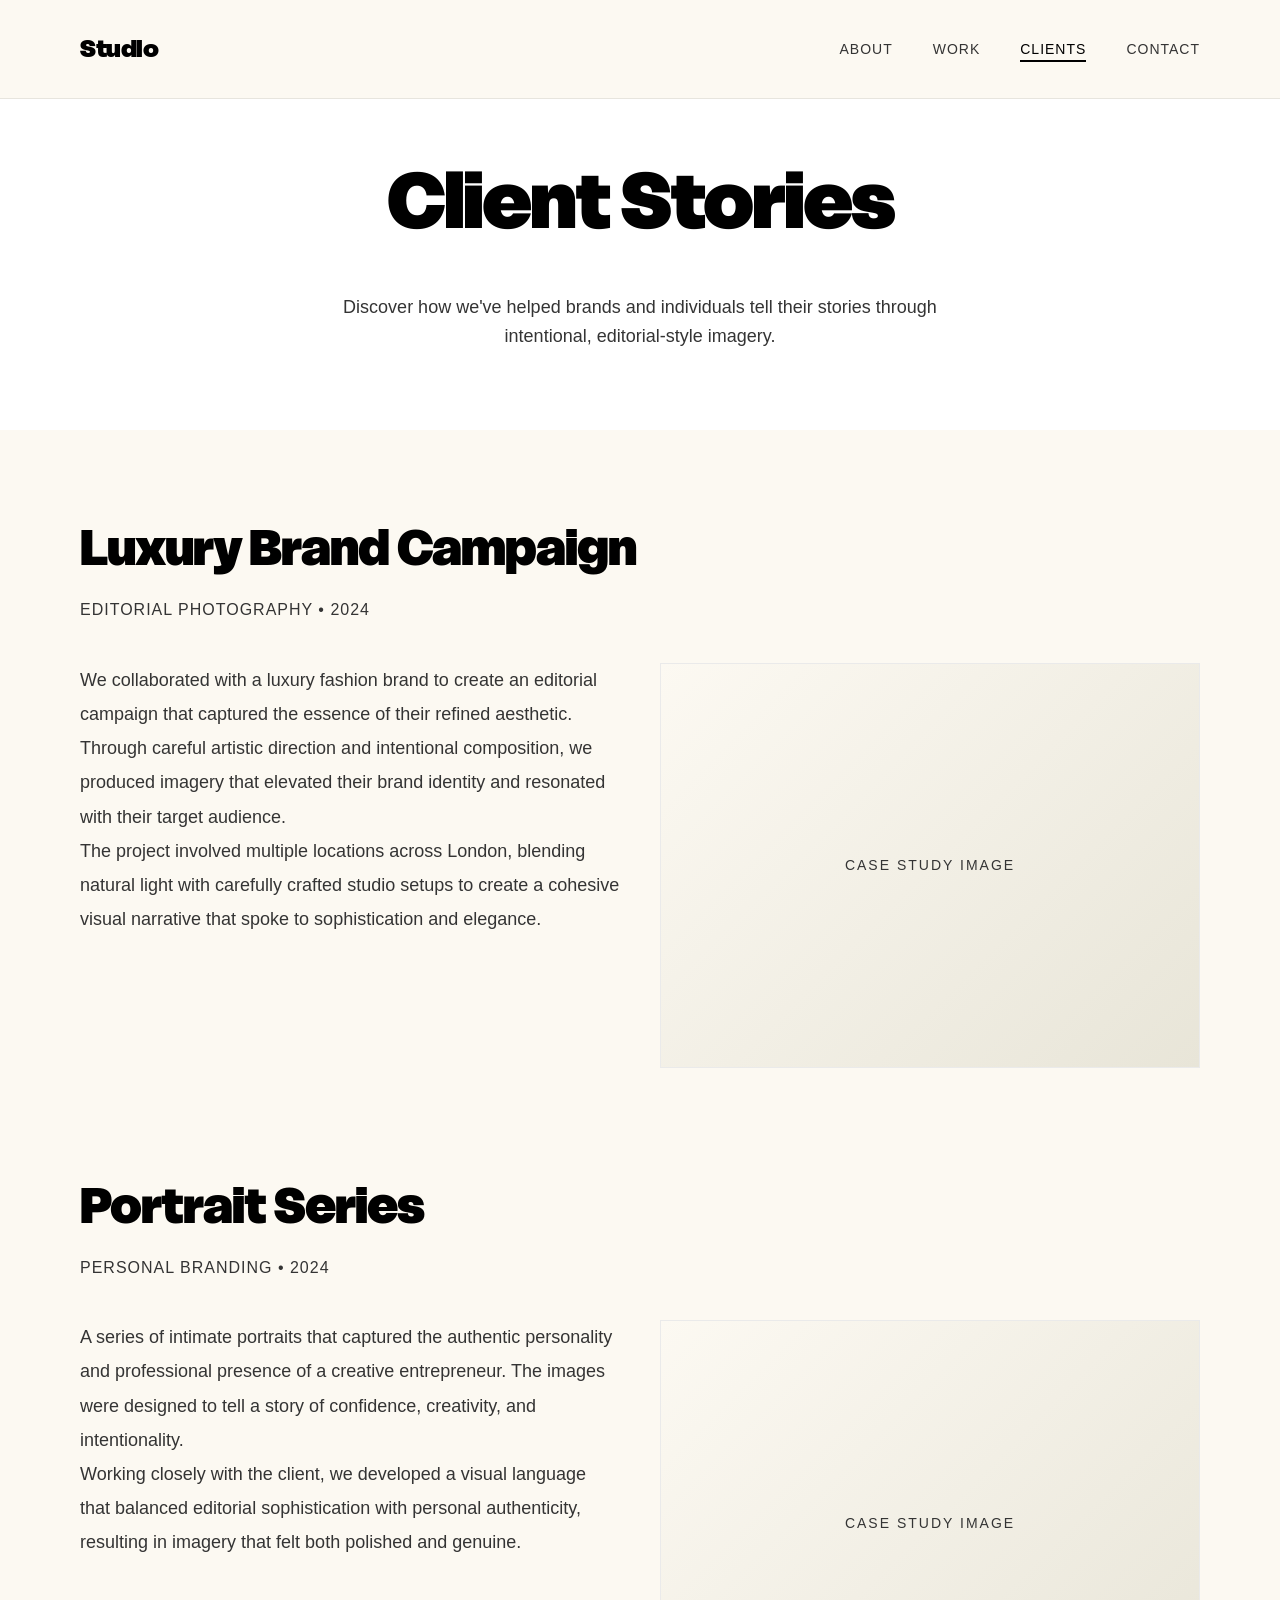
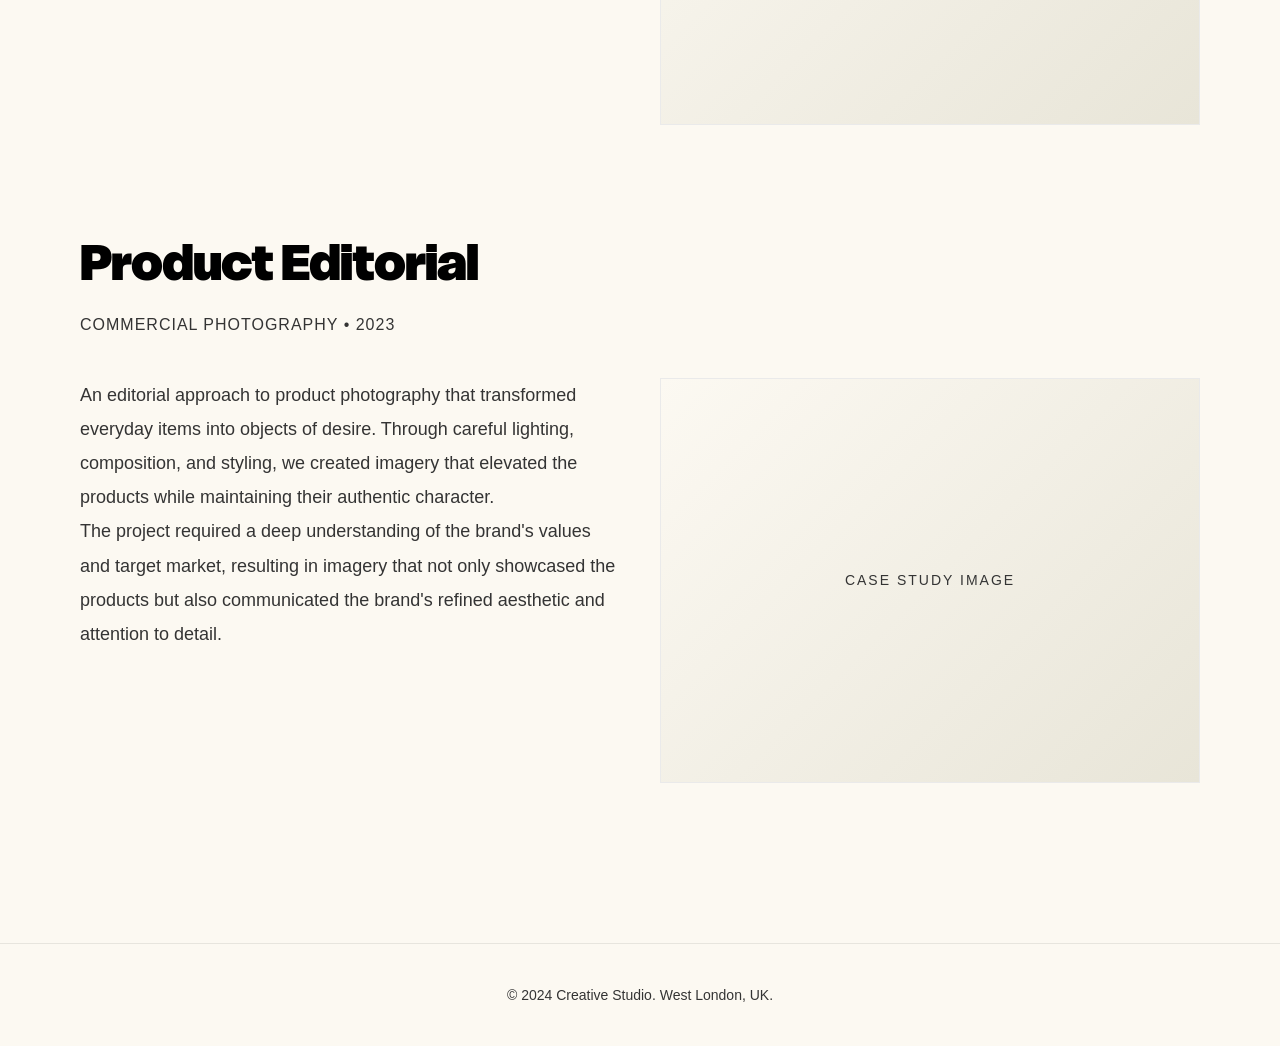
==== clients.html @ a50e68e2 "n" ====
<!DOCTYPE html>
<html lang="en">
<head>
    <meta charset="UTF-8">
    <meta name="viewport" content="width=device-width, initial-scale=1.0">
    <title>Clients | Creative Studio</title>
    <link rel="stylesheet" href="styles.css">
</head>
<body>
    <nav class="navbar">
        <div class="nav-container">
            <a href="index.html" class="logo">Studio</a>
            <ul class="nav-menu">
                <li><a href="index.html" class="nav-link">About</a></li>
                <li><a href="work.html" class="nav-link">Work</a></li>
                <li><a href="clients.html" class="nav-link active">Clients</a></li>
                <li><a href="contact.html" class="nav-link">Contact</a></li>
            </ul>
            <div class="hamburger">
                <span></span>
                <span></span>
                <span></span>
            </div>
        </div>
    </nav>

    <main>
        <section class="clients-hero">
            <div class="container">
                <h1>Client Stories</h1>
                <p>Discover how we've helped brands and individuals tell their stories through intentional, editorial-style imagery.</p>
            </div>
        </section>

        <section class="case-studies">
            <div class="container">
                <div class="case-study">
                    <div class="case-study-header">
                        <h2 class="case-study-title">Luxury Brand Campaign</h2>
                        <p class="case-study-subtitle">Editorial Photography • 2024</p>
                    </div>
                    <div class="case-study-content">
                        <div class="case-study-text">
                            <p>We collaborated with a luxury fashion brand to create an editorial campaign that captured the essence of their refined aesthetic. Through careful artistic direction and intentional composition, we produced imagery that elevated their brand identity and resonated with their target audience.</p>
                            <p>The project involved multiple locations across London, blending natural light with carefully crafted studio setups to create a cohesive visual narrative that spoke to sophistication and elegance.</p>
                        </div>
                        <div class="case-study-image">
                            <div class="work-placeholder">Case Study Image</div>
                        </div>
                    </div>
                </div>

                <div class="case-study">
                    <div class="case-study-header">
                        <h2 class="case-study-title">Portrait Series</h2>
                        <p class="case-study-subtitle">Personal Branding • 2024</p>
                    </div>
                    <div class="case-study-content">
                        <div class="case-study-text">
                            <p>A series of intimate portraits that captured the authentic personality and professional presence of a creative entrepreneur. The images were designed to tell a story of confidence, creativity, and intentionality.</p>
                            <p>Working closely with the client, we developed a visual language that balanced editorial sophistication with personal authenticity, resulting in imagery that felt both polished and genuine.</p>
                        </div>
                        <div class="case-study-image">
                            <div class="work-placeholder">Case Study Image</div>
                        </div>
                    </div>
                </div>

                <div class="case-study">
                    <div class="case-study-header">
                        <h2 class="case-study-title">Product Editorial</h2>
                        <p class="case-study-subtitle">Commercial Photography • 2023</p>
                    </div>
                    <div class="case-study-content">
                        <div class="case-study-text">
                            <p>An editorial approach to product photography that transformed everyday items into objects of desire. Through careful lighting, composition, and styling, we created imagery that elevated the products while maintaining their authentic character.</p>
                            <p>The project required a deep understanding of the brand's values and target market, resulting in imagery that not only showcased the products but also communicated the brand's refined aesthetic and attention to detail.</p>
                        </div>
                        <div class="case-study-image">
                            <div class="work-placeholder">Case Study Image</div>
                        </div>
                    </div>
                </div>
            </div>
        </section>
    </main>

    <footer class="footer">
        <div class="container">
            <p class="footer-text">© 2024 Creative Studio. West London, UK.</p>
        </div>
    </footer>

    <script src="script.js"></script>
</body>
</html>
---- styles.css ----
@font-face {
    font-family: 'Delight';
    src: url('Delight-Black.ttf') format('truetype');
    font-weight: 900;
    font-style: normal;
}

@font-face {
    font-family: 'Delight';
    src: url('Delight-SemiBold.ttf') format('truetype');
    font-weight: 600;
    font-style: normal;
}

* {
    margin: 0;
    padding: 0;
    box-sizing: border-box;
}

:root {
    --cream: #FCF9F2;
    --dark-gray: #343434;
    --white: #ffffff;
    --black: #000000;
}

body {
    font-family: -apple-system, BlinkMacSystemFont, 'Segoe UI', Roboto, Oxygen, Ubuntu, Cantarell, sans-serif;
    background-color: var(--cream);
    color: var(--dark-gray);
    line-height: 1.6;
    overflow-x: hidden;
}

.container {
    max-width: 1200px;
    margin: 0 auto;
    padding: 0 40px;
}

/* Navigation */
.navbar {
    position: fixed;
    top: 0;
    left: 0;
    right: 0;
    background-color: var(--cream);
    z-index: 1000;
    padding: 30px 0;
    border-bottom: 1px solid rgba(52, 52, 52, 0.1);
}

.nav-container {
    max-width: 1200px;
    margin: 0 auto;
    padding: 0 40px;
    display: flex;
    justify-content: space-between;
    align-items: center;
}

.logo {
    font-family: 'Delight', sans-serif;
    font-weight: 900;
    font-size: 24px;
    color: var(--black);
    text-decoration: none;
    letter-spacing: -0.5px;
}

.nav-menu {
    display: flex;
    list-style: none;
    gap: 40px;
}

.nav-link {
    font-size: 14px;
    color: var(--dark-gray);
    text-decoration: none;
    text-transform: uppercase;
    letter-spacing: 1px;
    font-weight: 500;
    transition: color 0.3s ease;
    position: relative;
}

.nav-link:hover,
.nav-link.active {
    color: var(--black);
}

.nav-link.active::after {
    content: '';
    position: absolute;
    bottom: -5px;
    left: 0;
    width: 100%;
    height: 2px;
    background-color: var(--black);
}

.hamburger {
    display: none;
    flex-direction: column;
    cursor: pointer;
    gap: 5px;
}

.hamburger span {
    width: 25px;
    height: 2px;
    background-color: var(--black);
    transition: all 0.3s ease;
}

/* Hero Section */
.hero {
    min-height: 100vh;
    display: flex;
    align-items: center;
    justify-content: center;
    padding: 120px 40px 80px;
    text-align: center;
}

.hero-content {
    max-width: 900px;
}

.hero-title {
    font-family: 'Delight', sans-serif;
    font-weight: 900;
    font-size: clamp(48px, 8vw, 120px);
    line-height: 1.1;
    color: var(--black);
    margin-bottom: 40px;
    letter-spacing: -2px;
}

.hero-subtitle {
    font-size: clamp(16px, 2vw, 20px);
    color: var(--dark-gray);
    max-width: 700px;
    margin: 0 auto;
    line-height: 1.8;
    font-weight: 300;
}

/* About Section */
.about {
    padding: 120px 0;
    background-color: var(--white);
}

.about-content {
    display: grid;
    grid-template-columns: 1fr 1.5fr;
    gap: 80px;
    align-items: start;
}

.section-title {
    font-family: 'Delight', sans-serif;
    font-weight: 900;
    font-size: clamp(36px, 5vw, 72px);
    line-height: 1.1;
    color: var(--black);
    letter-spacing: -1px;
}

.about-description {
    font-size: 18px;
    line-height: 1.9;
    color: var(--dark-gray);
}

.about-description p {
    margin-bottom: 24px;
}

.about-description p:last-child {
    margin-bottom: 0;
}

/* Philosophy Section */
.philosophy {
    padding: 120px 0;
    background-color: var(--cream);
}

.philosophy-grid {
    display: grid;
    grid-template-columns: repeat(3, 1fr);
    gap: 60px;
}

.philosophy-item {
    text-align: left;
}

.philosophy-title {
    font-family: 'Delight', sans-serif;
    font-weight: 600;
    font-size: 28px;
    color: var(--black);
    margin-bottom: 20px;
    letter-spacing: -0.5px;
}

.philosophy-text {
    font-size: 16px;
    line-height: 1.8;
    color: var(--dark-gray);
}

/* CTA Section */
.cta {
    padding: 120px 0;
    background-color: var(--black);
    color: var(--white);
    text-align: center;
}

.cta-title {
    font-family: 'Delight', sans-serif;
    font-weight: 900;
    font-size: clamp(36px, 5vw, 64px);
    margin-bottom: 20px;
    letter-spacing: -1px;
}

.cta-text {
    font-size: 20px;
    margin-bottom: 40px;
    opacity: 0.9;
}

.cta-button {
    display: inline-block;
    padding: 18px 50px;
    background-color: var(--white);
    color: var(--black);
    text-decoration: none;
    font-size: 14px;
    text-transform: uppercase;
    letter-spacing: 2px;
    font-weight: 600;
    transition: all 0.3s ease;
    border: 2px solid var(--white);
}

.cta-button:hover {
    background-color: transparent;
    color: var(--white);
}

/* Footer */
.footer {
    padding: 40px 0;
    background-color: var(--cream);
    text-align: center;
    border-top: 1px solid rgba(52, 52, 52, 0.1);
}

.footer-text {
    font-size: 14px;
    color: var(--dark-gray);
}

/* Work Page Styles */
.work-grid {
    display: grid;
    grid-template-columns: repeat(auto-fit, minmax(300px, 1fr));
    gap: 2px;
    padding: 120px 0;
    background-color: var(--black);
}

.work-item {
    aspect-ratio: 1;
    background-color: var(--cream);
    display: flex;
    align-items: center;
    justify-content: center;
    position: relative;
    overflow: hidden;
}

.work-item img {
    width: 100%;
    height: 100%;
    object-fit: cover;
    transition: transform 0.5s ease;
}

.work-item:hover img {
    transform: scale(1.05);
}

.work-placeholder {
    width: 100%;
    height: 100%;
    background: linear-gradient(135deg, var(--cream) 0%, #e8e5d8 100%);
    display: flex;
    align-items: center;
    justify-content: center;
    font-size: 14px;
    color: var(--dark-gray);
    text-transform: uppercase;
    letter-spacing: 2px;
}

/* Clients Page Styles */
.clients-hero {
    padding: 140px 0 80px;
    text-align: center;
    background-color: var(--white);
}

.clients-hero h1 {
    font-family: 'Delight', sans-serif;
    font-weight: 900;
    font-size: clamp(48px, 6vw, 80px);
    color: var(--black);
    margin-bottom: 30px;
    letter-spacing: -2px;
}

.clients-hero p {
    font-size: 18px;
    color: var(--dark-gray);
    max-width: 600px;
    margin: 0 auto;
}

.case-studies {
    padding: 80px 0 120px;
    background-color: var(--cream);
}

.case-study {
    margin-bottom: 100px;
}

.case-study:last-child {
    margin-bottom: 0;
}

.case-study-header {
    margin-bottom: 40px;
}

.case-study-title {
    font-family: 'Delight', sans-serif;
    font-weight: 900;
    font-size: 48px;
    color: var(--black);
    margin-bottom: 10px;
    letter-spacing: -1px;
}

.case-study-subtitle {
    font-size: 16px;
    color: var(--dark-gray);
    text-transform: uppercase;
    letter-spacing: 1px;
}

.case-study-content {
    display: grid;
    grid-template-columns: 1fr 1fr;
    gap: 40px;
    margin-bottom: 40px;
}

.case-study-text {
    font-size: 18px;
    line-height: 1.9;
    color: var(--dark-gray);
}

.case-study-image {
    width: 100%;
    aspect-ratio: 4/3;
    background-color: var(--white);
    display: flex;
    align-items: center;
    justify-content: center;
    border: 1px solid rgba(52, 52, 52, 0.1);
}

/* Contact Page Styles */
.contact-hero {
    padding: 140px 0 80px;
    text-align: center;
    background-color: var(--white);
}

.contact-hero h1 {
    font-family: 'Delight', sans-serif;
    font-weight: 900;
    font-size: clamp(48px, 6vw, 80px);
    color: var(--black);
    margin-bottom: 30px;
    letter-spacing: -2px;
}

.contact-hero p {
    font-size: 18px;
    color: var(--dark-gray);
    max-width: 600px;
    margin: 0 auto;
}

.contact-section {
    padding: 80px 0 120px;
    background-color: var(--cream);
}

.contact-container {
    display: grid;
    grid-template-columns: 1fr 1fr;
    gap: 80px;
    max-width: 1200px;
    margin: 0 auto;
    padding: 0 40px;
}

.contact-info h2 {
    font-family: 'Delight', sans-serif;
    font-weight: 900;
    font-size: 48px;
    color: var(--black);
    margin-bottom: 40px;
    letter-spacing: -1px;
}

.contact-details {
    margin-bottom: 40px;
}

.contact-details p {
    font-size: 18px;
    color: var(--dark-gray);
    margin-bottom: 15px;
    line-height: 1.8;
}

.contact-details a {
    color: var(--dark-gray);
    text-decoration: none;
    transition: color 0.3s ease;
}

.contact-details a:hover {
    color: var(--black);
}

.contact-form {
    background-color: var(--white);
    padding: 50px;
}

.form-group {
    margin-bottom: 30px;
}

.form-group label {
    display: block;
    font-size: 12px;
    text-transform: uppercase;
    letter-spacing: 1px;
    color: var(--dark-gray);
    margin-bottom: 10px;
    font-weight: 600;
}

.form-group input,
.form-group textarea {
    width: 100%;
    padding: 15px;
    border: 1px solid rgba(52, 52, 52, 0.2);
    background-color: var(--cream);
    color: var(--black);
    font-size: 16px;
    font-family: inherit;
    transition: border-color 0.3s ease;
}

.form-group input:focus,
.form-group textarea:focus {
    outline: none;
    border-color: var(--black);
}

.form-group textarea {
    resize: vertical;
    min-height: 150px;
}

.submit-button {
    padding: 18px 50px;
    background-color: var(--black);
    color: var(--white);
    border: 2px solid var(--black);
    font-size: 14px;
    text-transform: uppercase;
    letter-spacing: 2px;
    font-weight: 600;
    cursor: pointer;
    transition: all 0.3s ease;
}

.submit-button:hover {
    background-color: transparent;
    color: var(--black);
}

/* Responsive Design */
@media (max-width: 768px) {
    .hamburger {
        display: flex;
    }

    .nav-menu {
        position: fixed;
        left: -100%;
        top: 80px;
        flex-direction: column;
        background-color: var(--cream);
        width: 100%;
        text-align: center;
        transition: 0.3s;
        box-shadow: 0 10px 27px rgba(0, 0, 0, 0.05);
        padding: 40px 0;
        gap: 20px;
    }

    .nav-menu.active {
        left: 0;
    }

    .container {
        padding: 0 20px;
    }

    .nav-container {
        padding: 0 20px;
    }

    .hero {
        padding: 100px 20px 60px;
    }

    .about-content {
        grid-template-columns: 1fr;
        gap: 40px;
    }

    .philosophy-grid {
        grid-template-columns: 1fr;
        gap: 40px;
    }

    .work-grid {
        grid-template-columns: 1fr;
    }

    .case-study-content {
        grid-template-columns: 1fr;
    }

    .contact-container {
        grid-template-columns: 1fr;
        gap: 40px;
        padding: 0 20px;
    }

    .contact-form {
        padding: 30px 20px;
    }
}
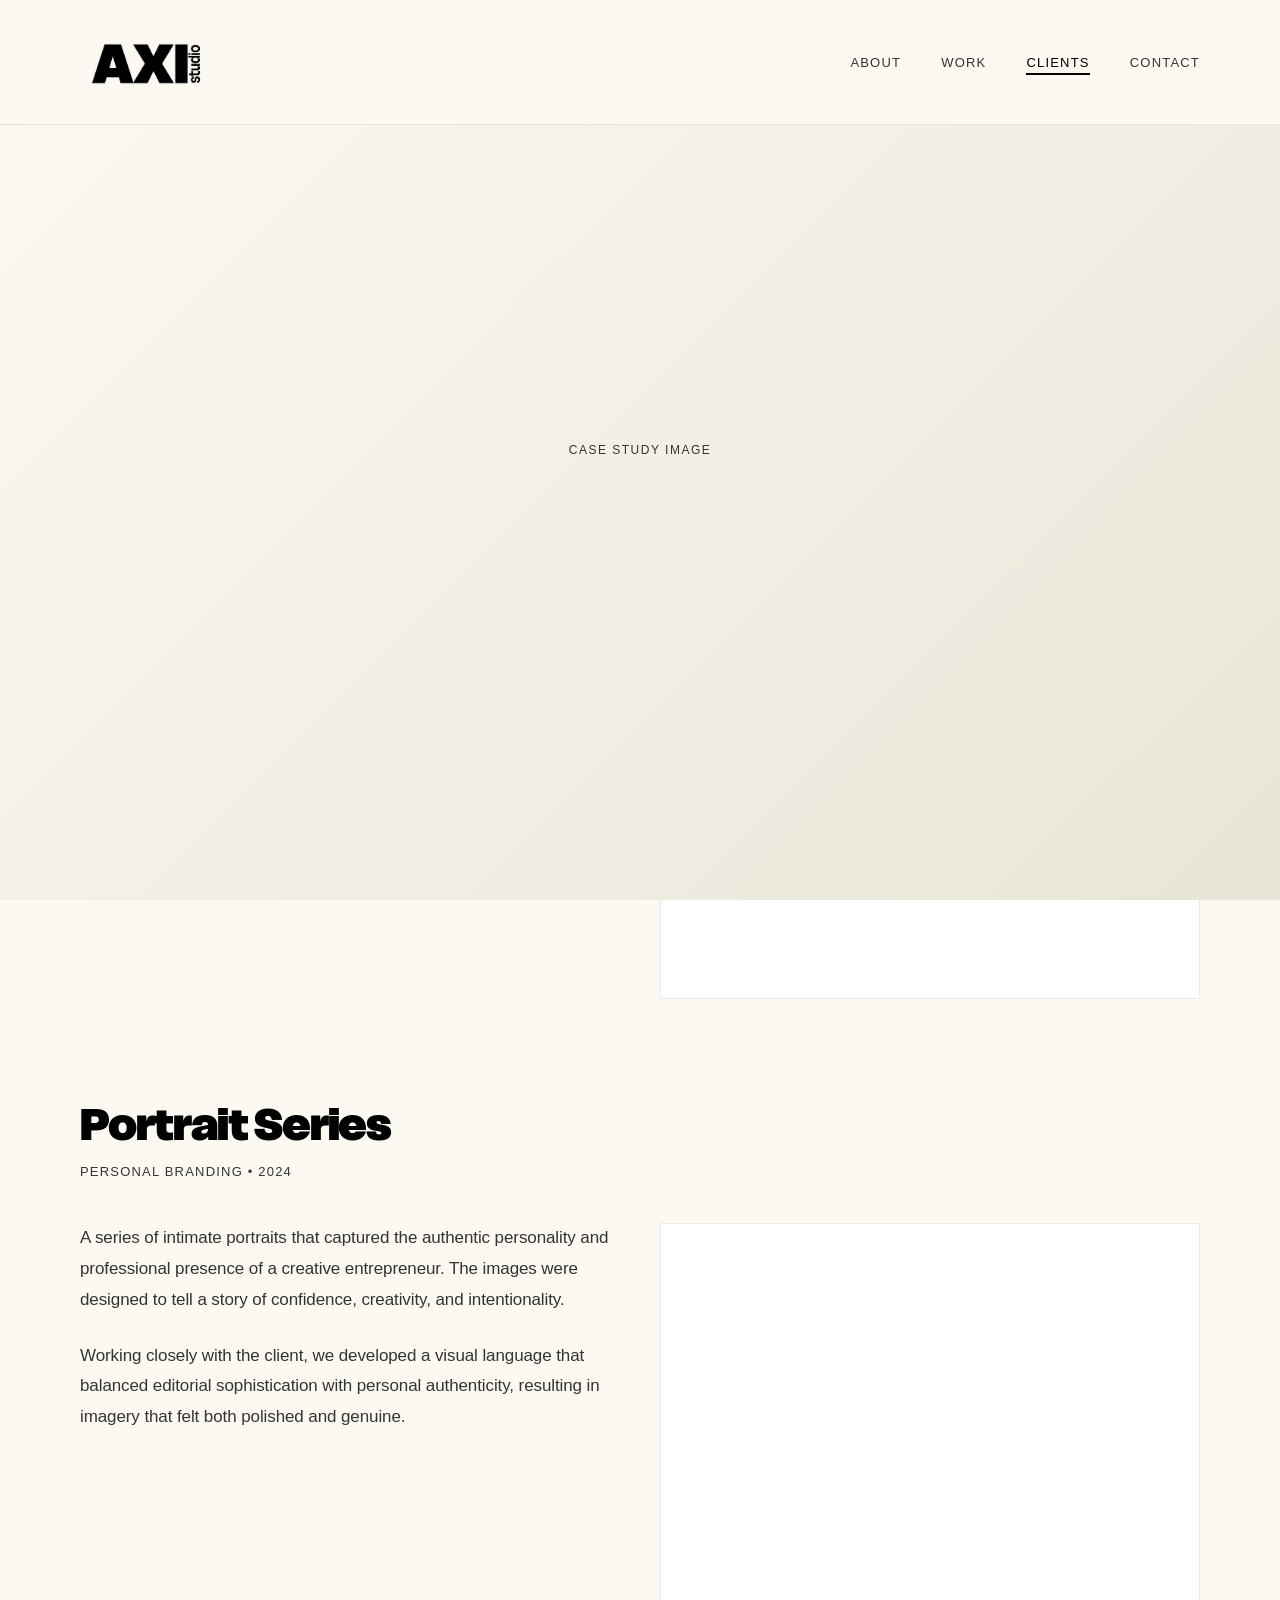
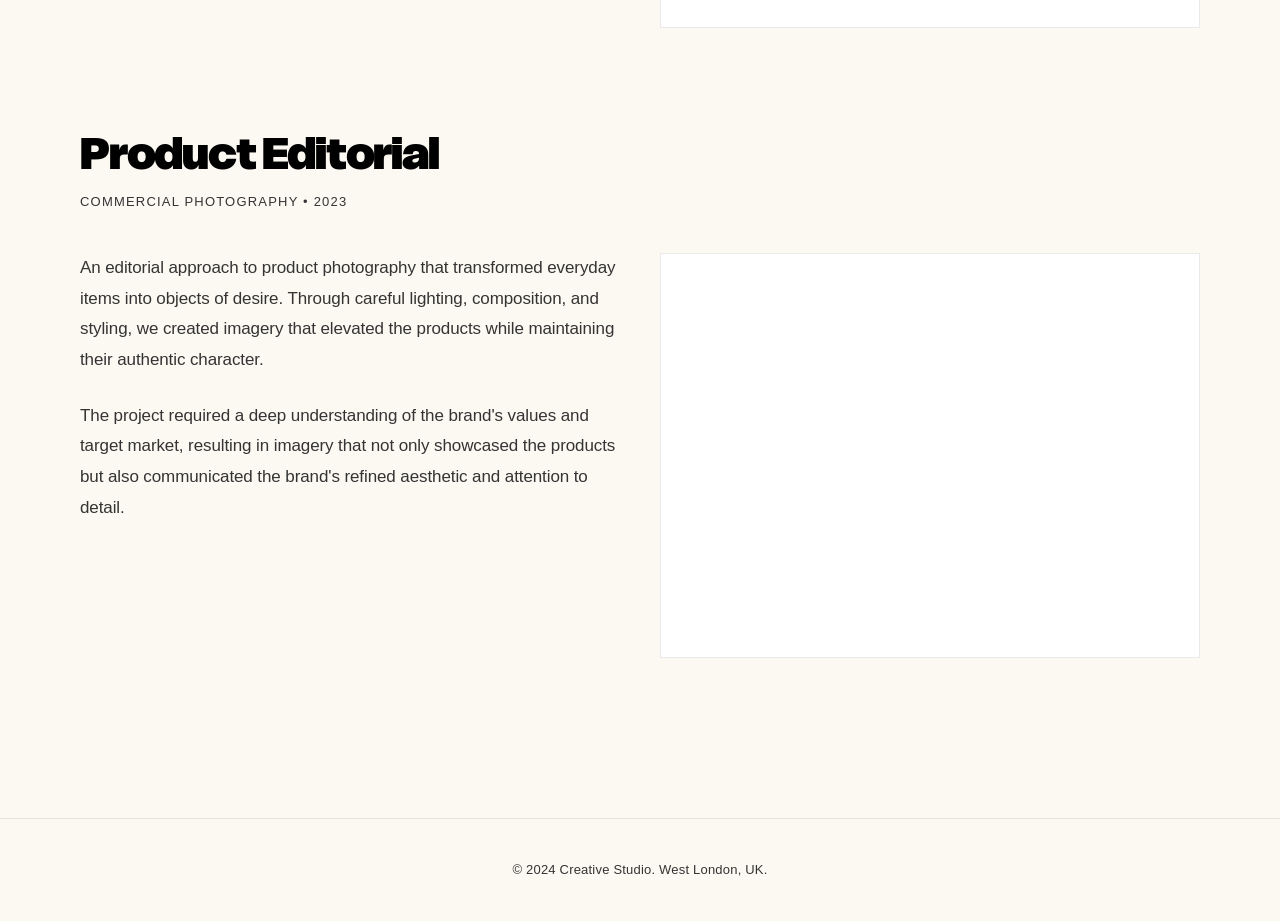
==== commit 18808d1f: "third" ====
--- a/clients.html
+++ b/clients.html
@@ -9,7 +9,9 @@
 <body>
     <nav class="navbar">
         <div class="nav-container">
-            <a href="index.html" class="logo">Studio</a>
+            <a href="index.html" class="logo">
+                <img src="Asset 7.png" alt="AXI studio" class="logo-img">
+            </a>
             <ul class="nav-menu">
                 <li><a href="index.html" class="nav-link">About</a></li>
                 <li><a href="work.html" class="nav-link">Work</a></li>
--- a/styles.css
+++ b/styles.css
@@ -29,8 +29,11 @@
     font-family: -apple-system, BlinkMacSystemFont, 'Segoe UI', Roboto, Oxygen, Ubuntu, Cantarell, sans-serif;
     background-color: var(--cream);
     color: var(--dark-gray);
-    line-height: 1.6;
+    line-height: 1.7;
+    font-size: 16px;
     overflow-x: hidden;
+    -webkit-font-smoothing: antialiased;
+    -moz-osx-font-smoothing: grayscale;
 }
 
 .container {
@@ -61,12 +64,16 @@
 }
 
 .logo {
-    font-family: 'Delight', sans-serif;
-    font-weight: 900;
-    font-size: 24px;
-    color: var(--black);
+    display: inline-block;
     text-decoration: none;
-    letter-spacing: -0.5px;
+    line-height: 0;
+}
+
+.logo-img {
+    height: 64px;
+    width: auto;
+    display: block;
+    object-fit: contain;
 }
 
 .nav-menu {
@@ -76,11 +83,11 @@
 }
 
 .nav-link {
-    font-size: 14px;
+    font-size: 13px;
     color: var(--dark-gray);
     text-decoration: none;
     text-transform: uppercase;
-    letter-spacing: 1px;
+    letter-spacing: 1.2px;
     font-weight: 500;
     transition: color 0.3s ease;
     position: relative;
@@ -117,35 +124,59 @@
 
 /* Hero Section */
 .hero {
-    min-height: 100vh;
+    position: relative;
+    width: 100%;
+    height: 100vh;
+    overflow: hidden;
     display: flex;
     align-items: center;
     justify-content: center;
-    padding: 120px 40px 80px;
+}
+
+.hero-video-container {
+    position: absolute;
+    top: 0;
+    left: 0;
+    width: 100%;
+    height: 100%;
+    z-index: 1;
+}
+
+.hero-video {
+    width: 100%;
+    height: 100%;
+    object-fit: cover;
+    object-position: center;
+}
+
+.hero-overlay {
+    position: absolute;
+    top: 0;
+    left: 0;
+    width: 100%;
+    height: 100%;
+    background: linear-gradient(to bottom, #000000 0%, rgba(252, 249, 242, 0.05) 50%, rgba(0, 0, 0, 0.3) 100%);
+    z-index: 2;
+    pointer-events: none;
+}
+
+.hero-content {
+    position: relative;
+    z-index: 3;
+    max-width: 900px;
+    padding: 0 40px;
     text-align: center;
 }
 
-.hero-content {
-    max-width: 900px;
-}
-
-.hero-title {
-    font-family: 'Delight', sans-serif;
-    font-weight: 900;
-    font-size: clamp(48px, 8vw, 120px);
-    line-height: 1.1;
-    color: var(--black);
-    margin-bottom: 40px;
-    letter-spacing: -2px;
-}
-
 .hero-subtitle {
-    font-size: clamp(16px, 2vw, 20px);
-    color: var(--dark-gray);
-    max-width: 700px;
+    font-size: clamp(17px, 2.2vw, 21px);
+    color: var(--white);
+    max-width: 65ch;
     margin: 0 auto;
-    line-height: 1.8;
-    font-weight: 300;
+    line-height: 1.75;
+    font-weight: 400;
+    letter-spacing: -0.2px;
+    text-shadow: 0 2px 20px rgba(0, 0, 0, 0.3);
 }
 
 /* About Section */
@@ -164,20 +195,23 @@
 .section-title {
     font-family: 'Delight', sans-serif;
     font-weight: 900;
-    font-size: clamp(36px, 5vw, 72px);
+    font-size: clamp(32px, 4.5vw, 64px);
     line-height: 1.1;
     color: var(--black);
-    letter-spacing: -1px;
+    letter-spacing: -1.2px;
+    margin-bottom: 0;
 }
 
 .about-description {
-    font-size: 18px;
-    line-height: 1.9;
-    color: var(--dark-gray);
+    font-size: 17px;
+    line-height: 1.8;
+    color: var(--dark-gray);
+    max-width: 65ch;
+    letter-spacing: -0.1px;
 }
 
 .about-description p {
-    margin-bottom: 24px;
+    margin-bottom: 1.5em;
 }
 
 .about-description p:last-child {
@@ -203,16 +237,19 @@
 .philosophy-title {
     font-family: 'Delight', sans-serif;
     font-weight: 600;
-    font-size: 28px;
-    color: var(--black);
-    margin-bottom: 20px;
-    letter-spacing: -0.5px;
+    font-size: 26px;
+    color: var(--black);
+    margin-bottom: 16px;
+    letter-spacing: -0.6px;
+    line-height: 1.2;
 }
 
 .philosophy-text {
     font-size: 16px;
-    line-height: 1.8;
-    color: var(--dark-gray);
+    line-height: 1.75;
+    color: var(--dark-gray);
+    max-width: 50ch;
+    letter-spacing: -0.1px;
 }
 
 /* CTA Section */
@@ -226,15 +263,21 @@
 .cta-title {
     font-family: 'Delight', sans-serif;
     font-weight: 900;
-    font-size: clamp(36px, 5vw, 64px);
-    margin-bottom: 20px;
-    letter-spacing: -1px;
+    font-size: clamp(32px, 4.5vw, 56px);
+    margin-bottom: 24px;
+    letter-spacing: -1.2px;
+    line-height: 1.1;
 }
 
 .cta-text {
-    font-size: 20px;
-    margin-bottom: 40px;
-    opacity: 0.9;
+    font-size: 18px;
+    margin-bottom: 48px;
+    opacity: 0.85;
+    line-height: 1.7;
+    letter-spacing: -0.2px;
+    max-width: 50ch;
+    margin-left: auto;
+    margin-right: auto;
 }
 
 .cta-button {
@@ -265,8 +308,9 @@
 }
 
 .footer-text {
-    font-size: 14px;
-    color: var(--dark-gray);
+    font-size: 13px;
+    color: var(--dark-gray);
+    letter-spacing: 0.2px;
 }
 
 /* Work Page Styles */
@@ -275,7 +319,7 @@
     grid-template-columns: repeat(auto-fit, minmax(300px, 1fr));
     gap: 2px;
     padding: 120px 0;
-    background-color: var(--black);
+    background-color: var(--white);
 }
 
 .work-item {
@@ -293,6 +337,10 @@
     height: 100%;
     object-fit: cover;
     transition: transform 0.5s ease;
+    position: absolute;
+    top: 0;
+    left: 0;
+    z-index: 1;
 }
 
 .work-item:hover img {
@@ -306,10 +354,15 @@
     display: flex;
     align-items: center;
     justify-content: center;
-    font-size: 14px;
+    font-size: 12px;
     color: var(--dark-gray);
     text-transform: uppercase;
-    letter-spacing: 2px;
+    letter-spacing: 1.5px;
+    font-weight: 500;
+    position: absolute;
+    top: 0;
+    left: 0;
+    z-index: 0;
 }
 
 /* Clients Page Styles */
@@ -322,17 +375,20 @@
 .clients-hero h1 {
     font-family: 'Delight', sans-serif;
     font-weight: 900;
-    font-size: clamp(48px, 6vw, 80px);
-    color: var(--black);
-    margin-bottom: 30px;
-    letter-spacing: -2px;
+    font-size: clamp(42px, 5.5vw, 72px);
+    color: var(--black);
+    margin-bottom: 32px;
+    letter-spacing: -1.5px;
+    line-height: 1.1;
 }
 
 .clients-hero p {
-    font-size: 18px;
-    color: var(--dark-gray);
-    max-width: 600px;
+    font-size: 17px;
+    color: var(--dark-gray);
+    max-width: 65ch;
     margin: 0 auto;
+    line-height: 1.75;
+    letter-spacing: -0.1px;
 }
 
 .case-studies {
@@ -355,17 +411,19 @@
 .case-study-title {
     font-family: 'Delight', sans-serif;
     font-weight: 900;
-    font-size: 48px;
-    color: var(--black);
-    margin-bottom: 10px;
-    letter-spacing: -1px;
+    font-size: clamp(32px, 4vw, 44px);
+    color: var(--black);
+    margin-bottom: 12px;
+    letter-spacing: -1.2px;
+    line-height: 1.15;
 }
 
 .case-study-subtitle {
-    font-size: 16px;
+    font-size: 13px;
     color: var(--dark-gray);
     text-transform: uppercase;
-    letter-spacing: 1px;
+    letter-spacing: 1.2px;
+    font-weight: 500;
 }
 
 .case-study-content {
@@ -376,9 +434,19 @@
 }
 
 .case-study-text {
-    font-size: 18px;
-    line-height: 1.9;
-    color: var(--dark-gray);
+    font-size: 17px;
+    line-height: 1.8;
+    color: var(--dark-gray);
+    max-width: 65ch;
+    letter-spacing: -0.1px;
+}
+
+.case-study-text p {
+    margin-bottom: 1.5em;
+}
+
+.case-study-text p:last-child {
+    margin-bottom: 0;
 }
 
 .case-study-image {
@@ -401,17 +469,20 @@
 .contact-hero h1 {
     font-family: 'Delight', sans-serif;
     font-weight: 900;
-    font-size: clamp(48px, 6vw, 80px);
-    color: var(--black);
-    margin-bottom: 30px;
-    letter-spacing: -2px;
+    font-size: clamp(42px, 5.5vw, 72px);
+    color: var(--black);
+    margin-bottom: 32px;
+    letter-spacing: -1.5px;
+    line-height: 1.1;
 }
 
 .contact-hero p {
-    font-size: 18px;
-    color: var(--dark-gray);
-    max-width: 600px;
+    font-size: 17px;
+    color: var(--dark-gray);
+    max-width: 65ch;
     margin: 0 auto;
+    line-height: 1.75;
+    letter-spacing: -0.1px;
 }
 
 .contact-section {
@@ -431,10 +502,11 @@
 .contact-info h2 {
     font-family: 'Delight', sans-serif;
     font-weight: 900;
-    font-size: 48px;
-    color: var(--black);
-    margin-bottom: 40px;
-    letter-spacing: -1px;
+    font-size: clamp(32px, 4vw, 44px);
+    color: var(--black);
+    margin-bottom: 48px;
+    letter-spacing: -1.2px;
+    line-height: 1.15;
 }
 
 .contact-details {
@@ -442,10 +514,11 @@
 }
 
 .contact-details p {
-    font-size: 18px;
-    color: var(--dark-gray);
-    margin-bottom: 15px;
-    line-height: 1.8;
+    font-size: 17px;
+    color: var(--dark-gray);
+    margin-bottom: 1.2em;
+    line-height: 1.75;
+    letter-spacing: -0.1px;
 }
 
 .contact-details a {
@@ -469,24 +542,26 @@
 
 .form-group label {
     display: block;
-    font-size: 12px;
+    font-size: 11px;
     text-transform: uppercase;
-    letter-spacing: 1px;
-    color: var(--dark-gray);
-    margin-bottom: 10px;
+    letter-spacing: 1.5px;
+    color: var(--dark-gray);
+    margin-bottom: 12px;
     font-weight: 600;
 }
 
 .form-group input,
 .form-group textarea {
     width: 100%;
-    padding: 15px;
+    padding: 14px 16px;
     border: 1px solid rgba(52, 52, 52, 0.2);
     background-color: var(--cream);
     color: var(--black);
     font-size: 16px;
     font-family: inherit;
+    line-height: 1.6;
     transition: border-color 0.3s ease;
+    letter-spacing: -0.1px;
 }
 
 .form-group input:focus,
@@ -551,7 +626,11 @@
     }
 
     .hero {
-        padding: 100px 20px 60px;
+        height: 100vh;
+    }
+
+    .hero-content {
+        padding: 0 20px;
     }
 
     .about-content {
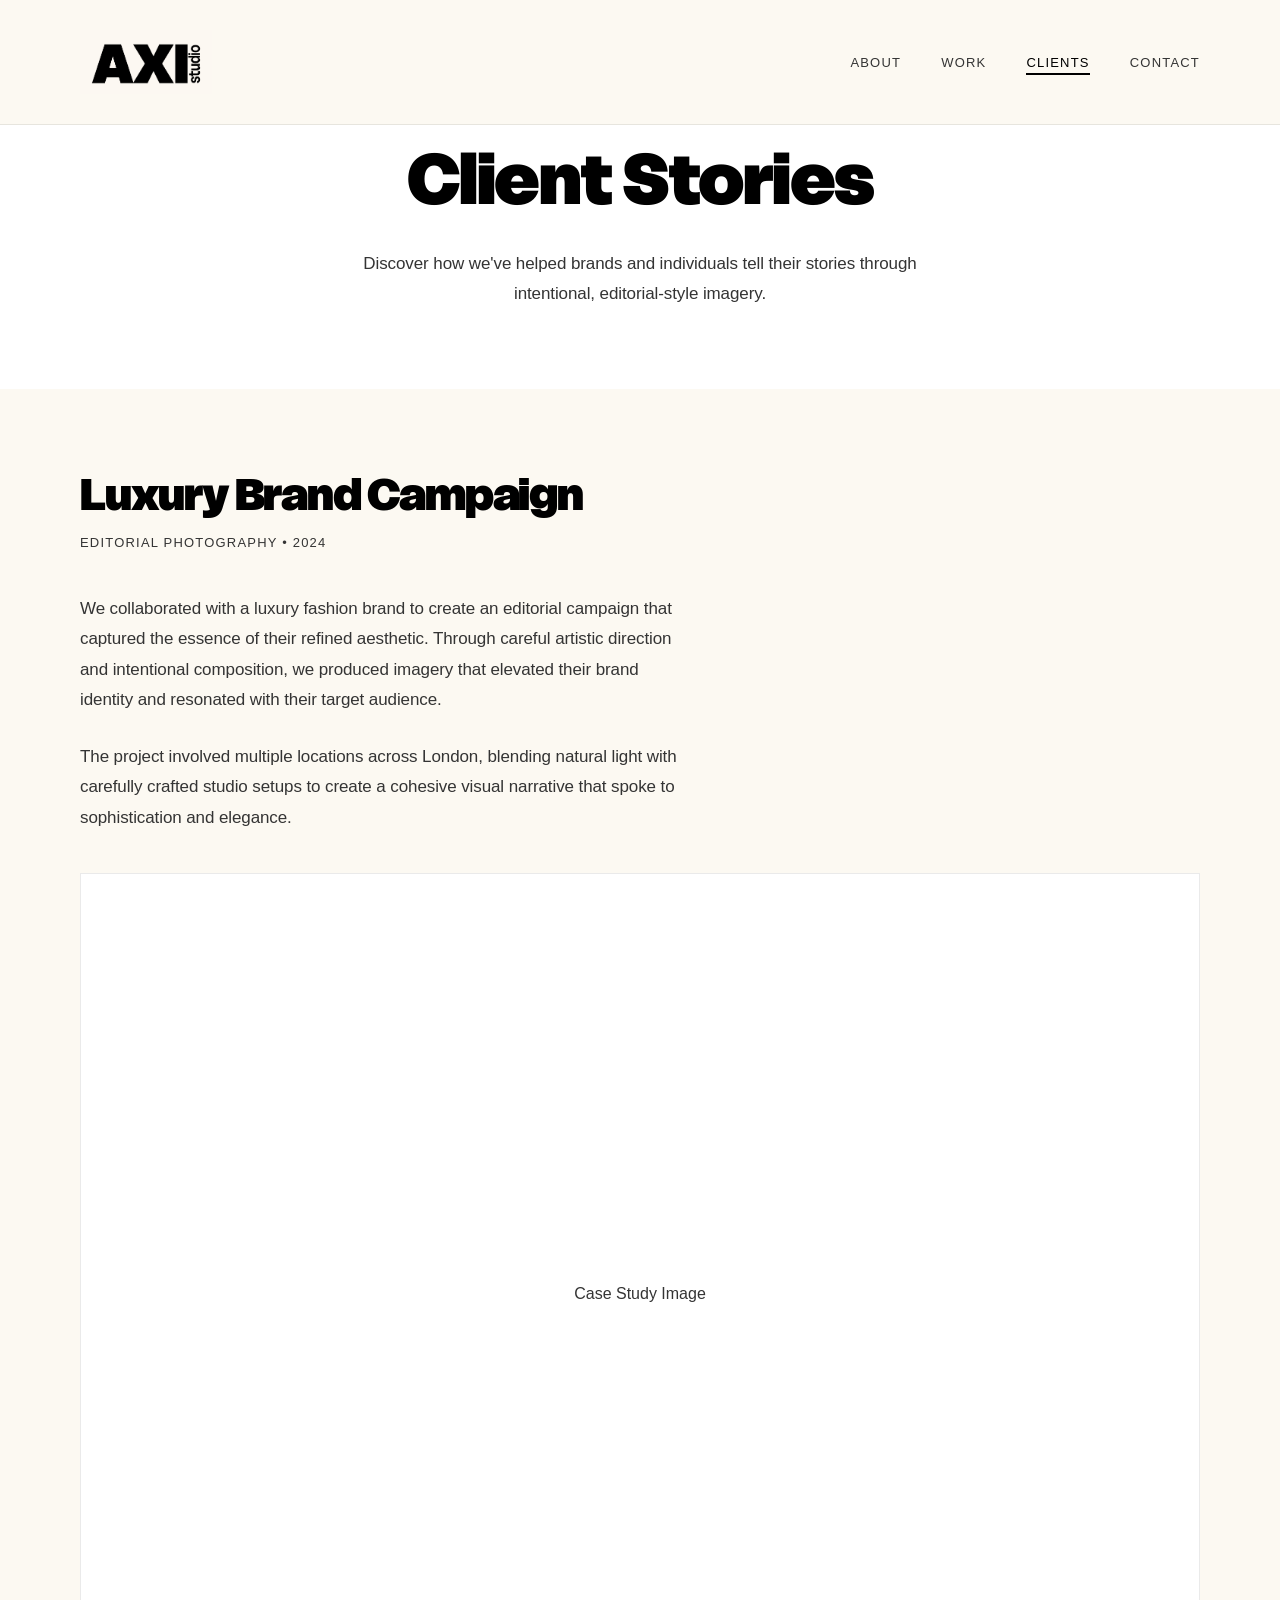
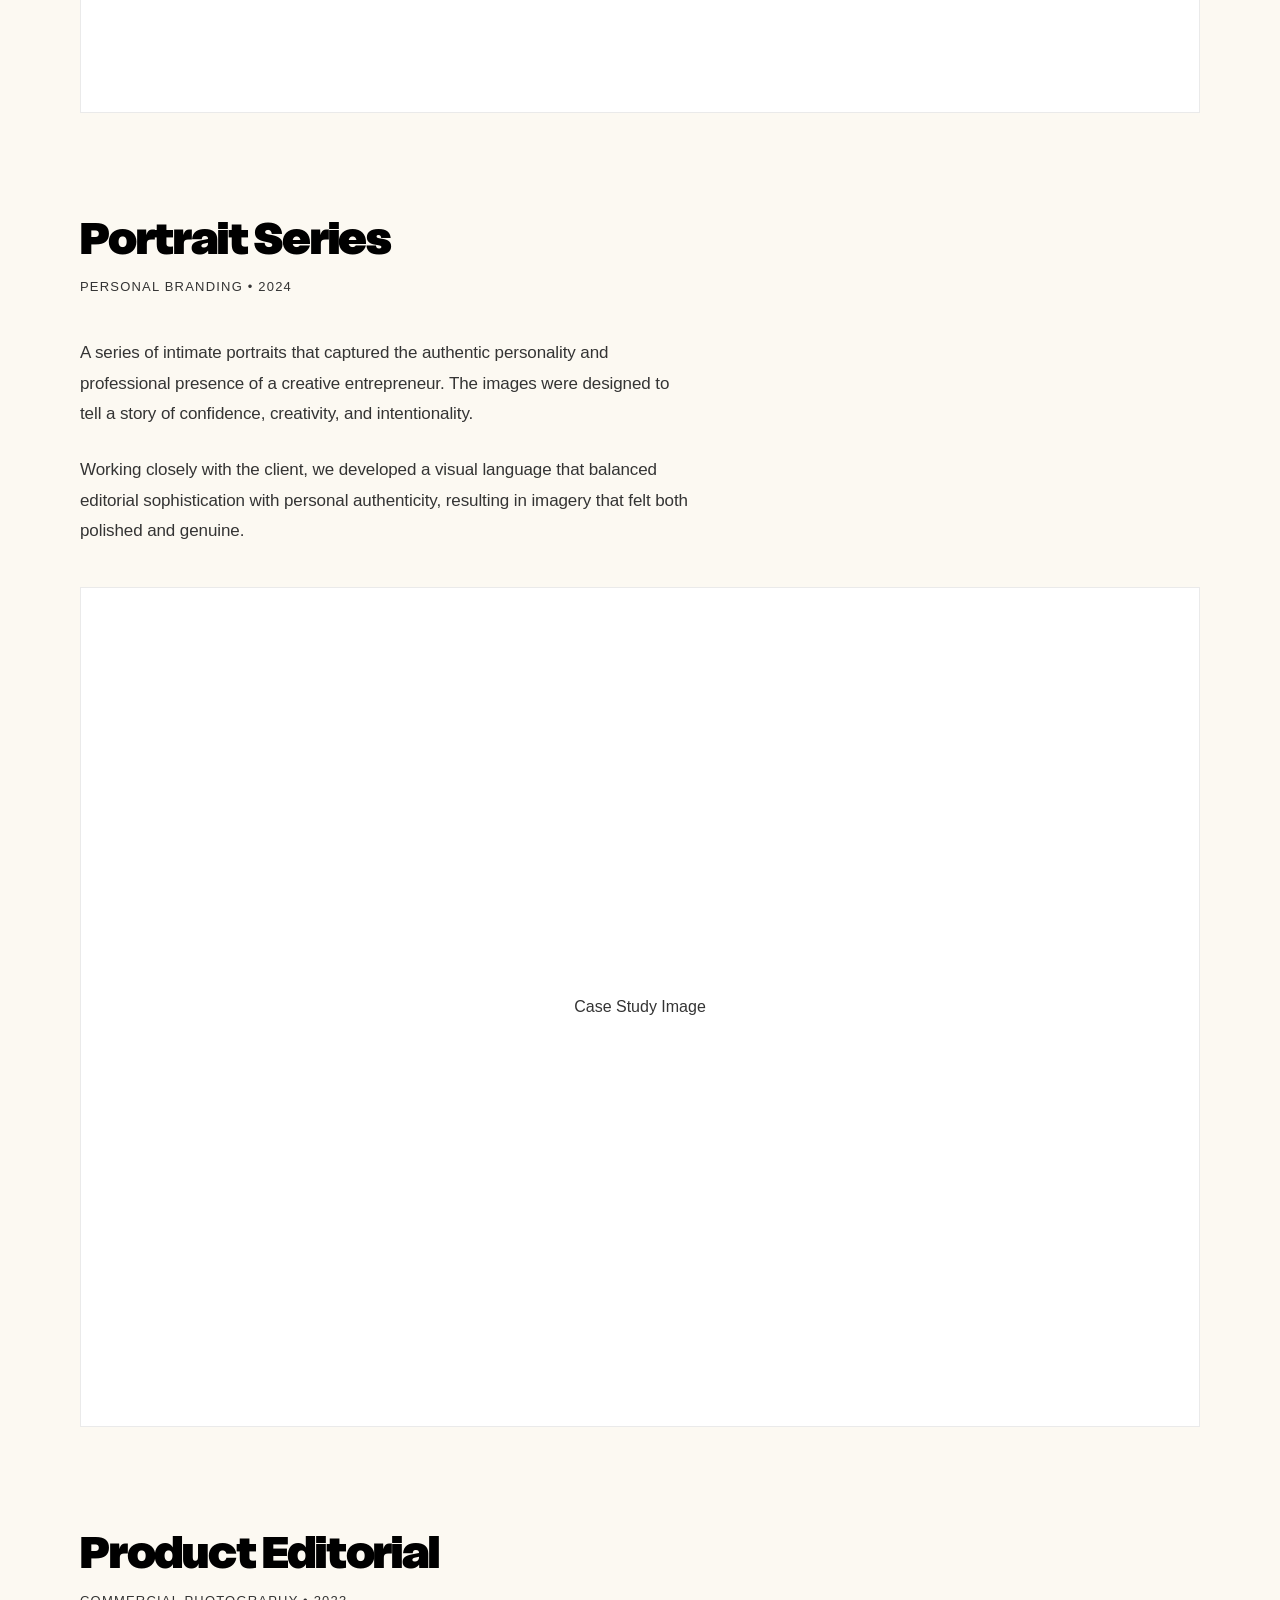
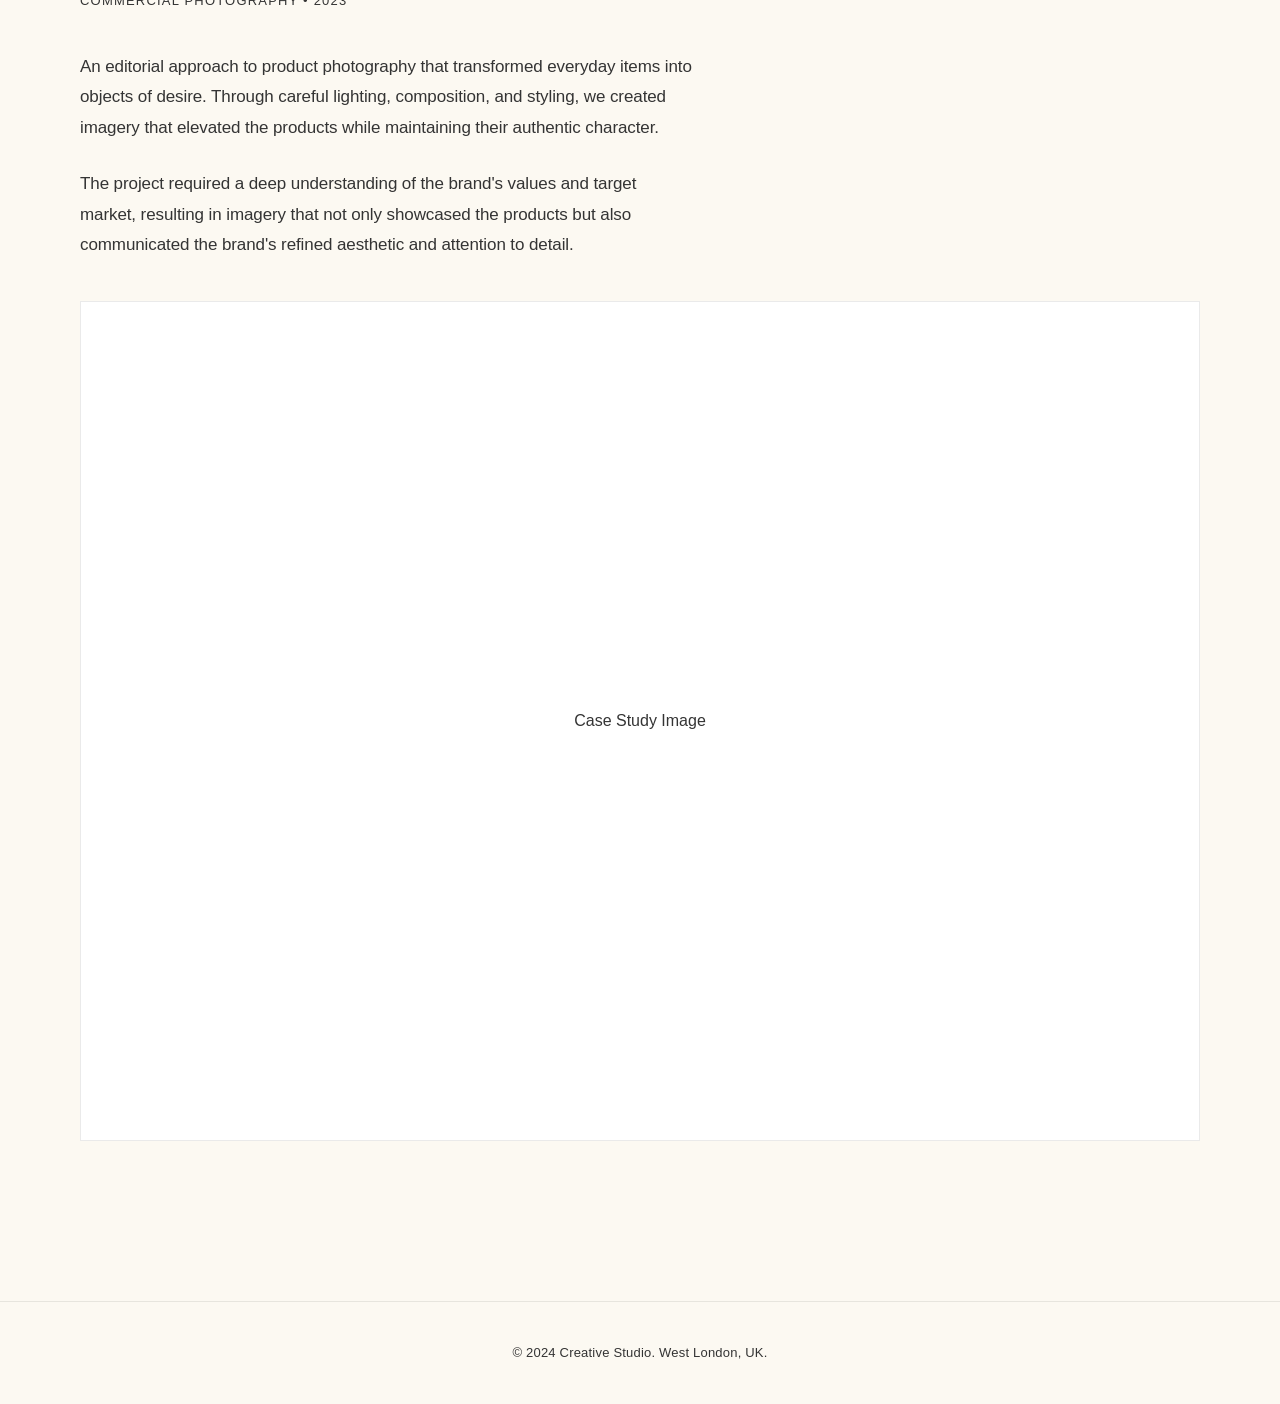
==== commit b7438438: "clean" ====
--- a/clients.html
+++ b/clients.html
@@ -3,6 +3,8 @@
 <head>
     <meta charset="UTF-8">
     <meta name="viewport" content="width=device-width, initial-scale=1.0">
+    <meta name="referrer" content="strict-origin-when-cross-origin">
+    <meta http-equiv="X-UA-Compatible" content="IE=edge">
     <title>Clients | Creative Studio</title>
     <link rel="stylesheet" href="styles.css">
 </head>
--- a/styles.css
+++ b/styles.css
@@ -314,55 +314,272 @@
 }
 
 /* Work Page Styles */
-.work-grid {
-    display: grid;
-    grid-template-columns: repeat(auto-fit, minmax(300px, 1fr));
-    gap: 2px;
-    padding: 120px 0;
+.work-page {
+    background-color: var(--cream);
+}
+
+.work-hero {
+    padding: 140px 40px 64px;
+    text-align: center;
+    border-bottom: 1px solid rgba(52, 52, 52, 0.08);
+}
+
+.work-hero-title {
+    font-family: 'Delight', sans-serif;
+    font-weight: 900;
+    font-size: clamp(42px, 5.5vw, 72px);
+    color: var(--black);
+    margin-bottom: 12px;
+    letter-spacing: -1.5px;
+    line-height: 1.1;
+}
+
+.work-hero-subtitle {
+    font-size: 15px;
+    color: var(--dark-gray);
+    letter-spacing: 0.5px;
+    text-transform: uppercase;
+    font-weight: 500;
+}
+
+.work-content {
+    max-width: 1400px;
+    margin: 0 auto;
+    padding: 0 40px 120px;
+}
+
+/* Category filter */
+.work-filter-wrap {
+    padding: 24px 0 32px;
+    border-bottom: 1px solid rgba(52, 52, 52, 0.08);
+    margin-bottom: 8px;
+}
+
+.work-filter {
+    display: flex;
+    flex-wrap: wrap;
+    gap: 8px;
+    justify-content: center;
+}
+
+.work-filter-btn {
+    appearance: none;
+    border: 1px solid rgba(52, 52, 52, 0.25);
+    background: var(--white);
+    color: var(--dark-gray);
+    font-size: 12px;
+    font-weight: 600;
+    letter-spacing: 0.06em;
+    text-transform: uppercase;
+    padding: 10px 18px;
+    cursor: pointer;
+    transition: background 0.2s, color 0.2s, border-color 0.2s;
+}
+
+.work-filter-btn:hover {
+    border-color: var(--dark-gray);
+    color: var(--black);
+}
+
+.work-filter-btn.is-active {
+    background: var(--black);
+    border-color: var(--black);
+    color: var(--white);
+}
+
+.work-category {
+    padding: 64px 0 0;
+    transition: opacity 0.25s ease, visibility 0.25s ease;
+}
+
+.work-category.is-hidden {
+    display: none;
+}
+
+.work-category:first-child {
+    padding-top: 56px;
+}
+
+.work-category-title {
+    font-family: 'Delight', sans-serif;
+    font-weight: 900;
+    font-size: clamp(24px, 3vw, 32px);
+    color: var(--black);
+    letter-spacing: -0.8px;
+    margin-bottom: 32px;
+    padding-bottom: 12px;
+    border-bottom: 2px solid var(--black);
+    display: inline-block;
+}
+
+.work-category-inner {
+    display: flex;
+    flex-direction: column;
+    gap: 56px;
+}
+
+.work-shoot {
+    display: flex;
+    flex-direction: column;
+    gap: 20px;
+}
+
+.work-shoot-title {
+    font-size: 14px;
+    font-weight: 600;
+    color: var(--dark-gray);
+    letter-spacing: 0.08em;
+    text-transform: uppercase;
+}
+
+/* Slightly smaller masonry grid (4 columns, more gap) */
+.work-shoot-grid {
+    column-count: 4;
+    column-gap: 8px;
+}
+
+.work-shoot-grid .work-item {
+    break-inside: avoid;
+    margin-bottom: 8px;
     background-color: var(--white);
-}
-
-.work-item {
-    aspect-ratio: 1;
-    background-color: var(--cream);
+    position: relative;
+    overflow: hidden;
+    display: block;
+    width: 100%;
+    border: none;
+    padding: 0;
+    cursor: pointer;
+    border-radius: 2px;
+}
+
+.work-shoot-grid .work-item img {
+    width: 100%;
+    height: auto;
+    display: block;
+    object-fit: contain;
+    transition: transform 0.35s ease, opacity 0.2s ease;
+}
+
+.work-shoot-grid .work-item:hover img {
+    transform: scale(1.03);
+    opacity: 0.95;
+}
+
+/* Lightbox */
+.work-lightbox {
+    position: fixed;
+    inset: 0;
+    z-index: 2000;
+    background: rgba(0, 0, 0, 0.92);
     display: flex;
     align-items: center;
     justify-content: center;
-    position: relative;
-    overflow: hidden;
-}
-
-.work-item img {
-    width: 100%;
-    height: 100%;
-    object-fit: cover;
-    transition: transform 0.5s ease;
+    padding: 60px 80px;
+}
+
+.work-lightbox[hidden] {
+    display: none;
+}
+
+.work-lightbox-close {
     position: absolute;
-    top: 0;
-    left: 0;
-    z-index: 1;
-}
-
-.work-item:hover img {
-    transform: scale(1.05);
-}
-
-.work-placeholder {
-    width: 100%;
-    height: 100%;
-    background: linear-gradient(135deg, var(--cream) 0%, #e8e5d8 100%);
+    top: 24px;
+    right: 24px;
+    width: 48px;
+    height: 48px;
+    border: none;
+    background: transparent;
+    color: var(--white);
+    font-size: 36px;
+    line-height: 1;
+    cursor: pointer;
+    padding: 0;
     display: flex;
     align-items: center;
     justify-content: center;
-    font-size: 12px;
-    color: var(--dark-gray);
-    text-transform: uppercase;
-    letter-spacing: 1.5px;
-    font-weight: 500;
+    transition: opacity 0.2s;
+}
+
+.work-lightbox-close:hover {
+    opacity: 0.8;
+}
+
+.work-lightbox-prev,
+.work-lightbox-next {
     position: absolute;
-    top: 0;
-    left: 0;
-    z-index: 0;
+    top: 50%;
+    transform: translateY(-50%);
+    width: 56px;
+    height: 56px;
+    border: none;
+    background: rgba(255, 255, 255, 0.12);
+    color: var(--white);
+    font-size: 32px;
+    line-height: 1;
+    cursor: pointer;
+    padding: 0;
+    display: flex;
+    align-items: center;
+    justify-content: center;
+    transition: background 0.2s;
+    z-index: 2;
+}
+
+.work-lightbox-prev {
+    left: 24px;
+}
+
+.work-lightbox-next {
+    right: 24px;
+}
+
+.work-lightbox-prev:hover,
+.work-lightbox-next:hover {
+    background: rgba(255, 255, 255, 0.22);
+}
+
+.work-lightbox-content {
+    max-width: 90vw;
+    max-height: 85vh;
+    display: flex;
+    flex-direction: column;
+    align-items: center;
+    gap: 16px;
+}
+
+.work-lightbox-img {
+    max-width: 100%;
+    max-height: calc(85vh - 40px);
+    width: auto;
+    height: auto;
+    object-fit: contain;
+    pointer-events: none;
+}
+
+.work-lightbox-counter {
+    font-size: 13px;
+    color: rgba(255, 255, 255, 0.7);
+    letter-spacing: 0.05em;
+}
+
+.work-empty {
+    text-align: center;
+    padding: 80px 24px;
+    color: var(--dark-gray);
+    font-size: 15px;
+    line-height: 1.7;
+}
+
+.work-empty code {
+    background: rgba(52, 52, 52, 0.08);
+    padding: 2px 6px;
+    font-size: 13px;
+    border-radius: 2px;
+}
+
+.work-empty var {
+    font-style: normal;
+    color: var(--black);
 }
 
 /* Clients Page Styles */
@@ -594,6 +811,27 @@
 }
 
 /* Responsive Design */
+@media (max-width: 1024px) {
+    .work-shoot-grid {
+        column-count: 3;
+    }
+
+    .work-content {
+        padding: 0 24px 80px;
+    }
+
+    .work-hero {
+        padding: 120px 24px 48px;
+    }
+
+    .work-lightbox {
+        padding: 50px 60px;
+    }
+
+    .work-lightbox-prev { left: 12px; }
+    .work-lightbox-next { right: 12px; }
+}
+
 @media (max-width: 768px) {
     .hamburger {
         display: flex;
@@ -643,9 +881,60 @@
         gap: 40px;
     }
 
-    .work-grid {
-        grid-template-columns: 1fr;
-    }
+    .work-shoot-grid {
+        column-count: 2;
+    }
+
+    .work-content {
+        padding: 0 20px 64px;
+    }
+
+    .work-hero {
+        padding: 100px 20px 40px;
+    }
+
+    .work-filter-wrap {
+        padding: 16px 0 24px;
+    }
+
+    .work-filter-btn {
+        padding: 8px 14px;
+        font-size: 11px;
+    }
+
+    .work-category {
+        padding: 48px 0 0;
+    }
+
+    .work-category-inner {
+        gap: 40px;
+    }
+
+    .work-lightbox {
+        padding: 20px 16px 60px;
+    }
+
+    .work-lightbox-close {
+        top: 12px;
+        right: 12px;
+        width: 40px;
+        height: 40px;
+        font-size: 28px;
+    }
+
+    .work-lightbox-prev,
+    .work-lightbox-next {
+        width: 44px;
+        height: 44px;
+        font-size: 28px;
+        bottom: 16px;
+        top: auto;
+        transform: none;
+    }
+
+    .work-lightbox-prev { left: 50%; margin-left: -60px; }
+    .work-lightbox-next { right: 50%; margin-right: -60px; }
+}
 
     .case-study-content {
         grid-template-columns: 1fr;
